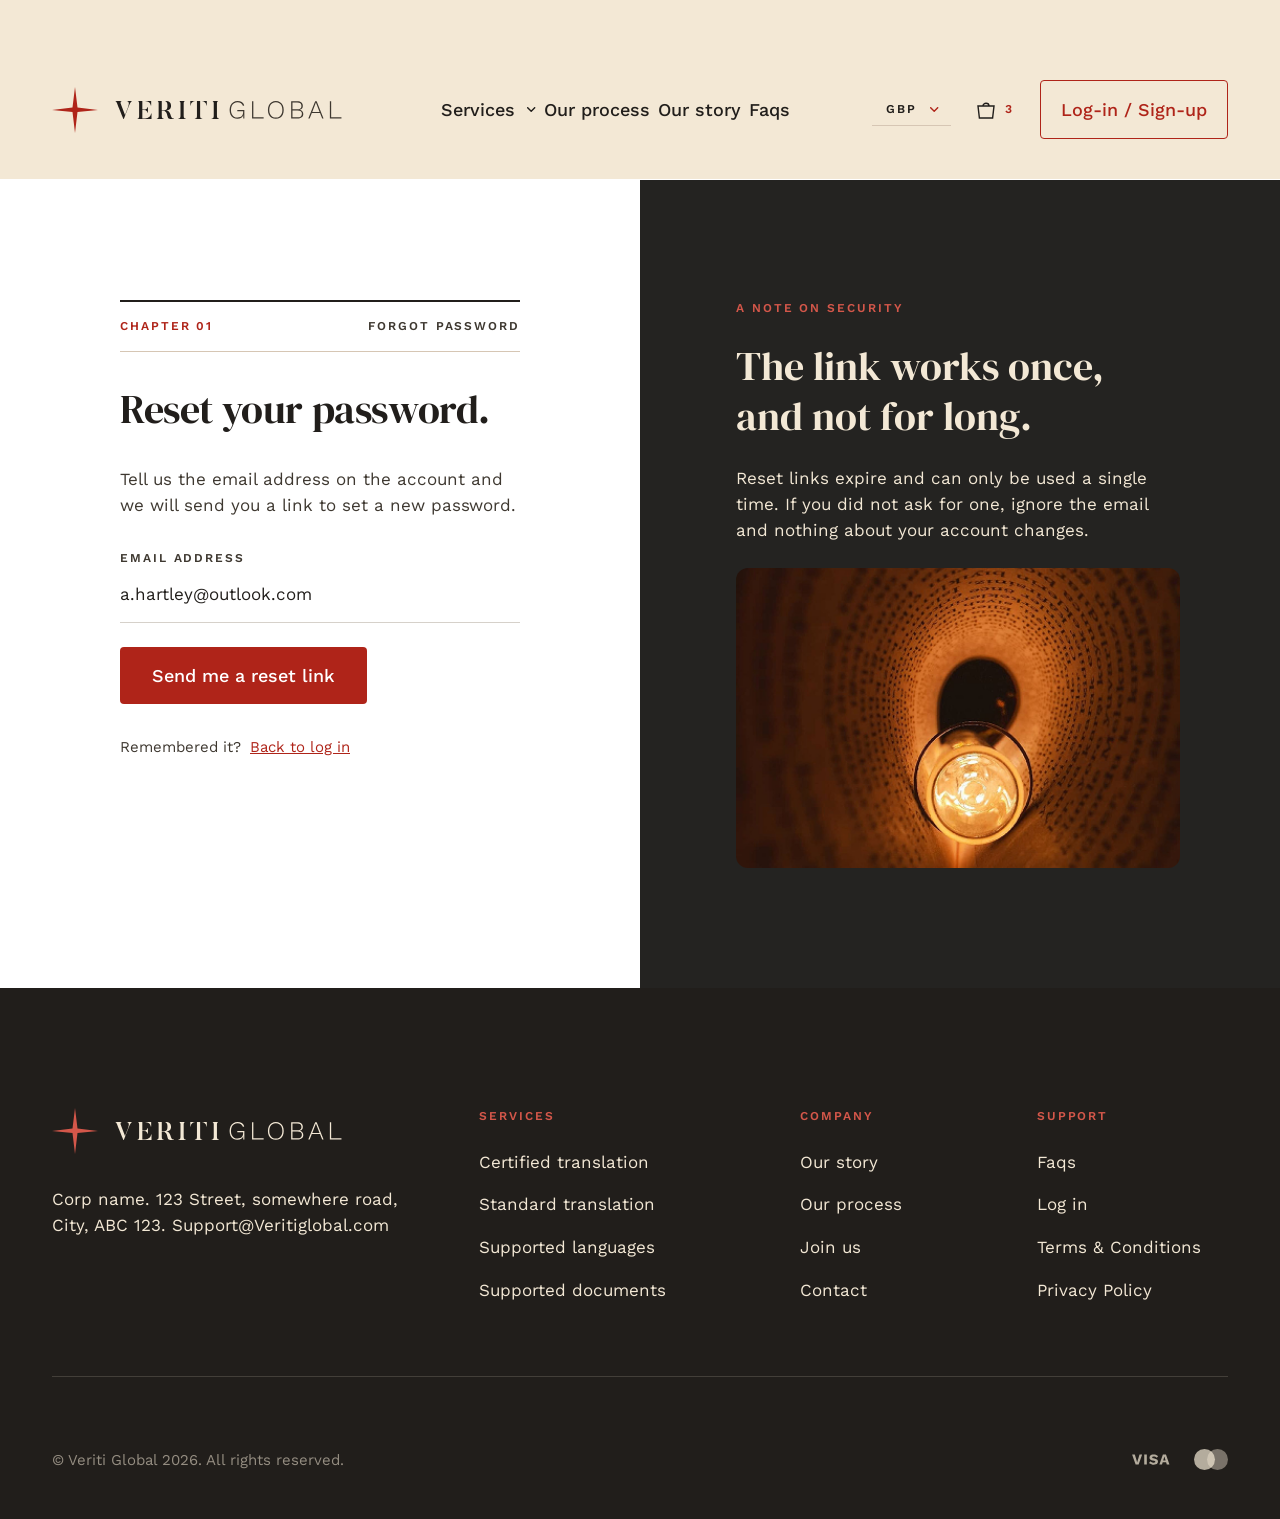
==== forgotpass.html @ d66e69a1 "medhansh" ====
<!doctype html>
<html lang="en">
  <head>
    <meta charset="UTF-8">
    <meta http-equiv="X-UA-Compatible" content="IE=edge">
    <meta name="viewport" content="width=device-width, initial-scale=1.0">
    <title>Veritiglobal</title>
    <link rel="icon" type="image/png" sizes="16x16" href="./img/tg-icon.svg">
    <link rel="stylesheet" href="css/mainBase.css">
  </head>
  <body>
  
  <div class="main-div">
    <header class="header-top fixed-top" id="header-top">
      <nav class="navbar navbar-expand-lg">
        <div class="container p-mo">
         <div class="logo-mo-div">
            <a class="navbar-brand" href="#">
              <img src="./img/m-logo.svg" alt="" class="img-fluid d-lg-none d-md-blocks d-block  brand-logo-mo" id="logo">
              <img src="./img/brand.svg" alt="" class="img-fluid d-lg-block d-md-none d-none  brand-logo">
            </a>
            <div class="cart-mo-top-btn">
              <div class="cart-mo-top">
                <a class="cart-dec" href="cart.php">
                  <img src="./img/cart.svg" class="img-fluid">
                  <div class="count-cart">3</div>
                </a>
              </div>
              <button class="navbar-toggler" type="button" data-bs-toggle="collapse" data-bs-target="#navbarSupportedContent" aria-controls="navbarSupportedContent" aria-expanded="false" aria-label="Toggle navigation">
                  <!-- <div class="hamburger hamburger--3dy">
                    <div class="hamburger-box">
                      <div class="hamburger-inner"></div>
                    </div>
                  </div> -->
                  <span class="navbar-toggler-icon" id="navbar-toggler-icon"></span>
              </button>
            </div>
          </div>
          <div class="collapse navbar-collapse" id="navbarSupportedContent">
            <ul class="navbar-nav navbar-nav-one m-auto">
              <li class="nav-item">
                <div class="dropdown services-drop">
                  <button class="nav-link btn-secondary dropdown-toggle" type="button" data-bs-toggle="dropdown" aria-expanded="false">
                    Services
                  </button>
                    <ul class="dropdown-menu">
                      <li>
                        <a class="dropdown-item" href="#">Certified translation</a>
                      </li>
                      <li>
                        <a class="dropdown-item" href="#">Standard translation</a>
                      </li>
                      <li>
                        <a class="dropdown-item" href="#">Supported languages</a>
                      </li>
                      <li>
                        <a class="dropdown-item" href="#">Supported documents</a>
                      </li>
                    </ul>
                </div>
              </li>
              <li class="nav-item">
                <a class="nav-link" href="aboutus.php">Our process</a>
              </li>
              <li class="nav-item">
                <a class="nav-link" href="contact_us.php">Our story</a>
              </li>
              <li class="nav-item">
                <a class="nav-link" href="contact_us.php">Faqs</a>
              </li>
            </ul>
            <div class="navbar-mo d-block d-lg-none d-md-block">
              <ul class="navbar-nav navbar-nav-two m-auto">
                  <li class="nav-item">
                    <a class="nav-link" href="aboutus.php">Join us</a>
                  </li>
                  <li class="nav-item">
                    <a class="nav-link" href="contact_us.php">Contact</a>
                  </li>
              </ul>
            </div>
            <div class="d-flex d-right-mo" role="search">
              <div class="nav-item dropdown d-currency-mo dropdown-toggle-cur">
                <h5 class="d-lg-none d-md-none d-block">CURRENCY</h5>
                <a class="nav-link dropdown-toggle" href="#" role="button" data-bs-toggle="dropdown" aria-expanded="false">
                 GBP 
                </a>
                <ul class="dropdown-menu">
                  <li class="">
                    <a class="dropdown-item active" href="#">
                        <span>USD</span>
                        <p>
                        US Doller
                      </p>
                    </a>
                    
                  </li>
                  <li>
                    <a class="dropdown-item" href="#">
                        <span>EUR</span>
                      <p>
                        Euro
                      </p>
                    </a>
                  </li>
                  <li>
                    <a class="dropdown-item " href="#">
                      <span>GBP</span>
                     <p>
                      Pound
                    </p>
                    </a>
                  </li>
                </ul>
              </div>
              <a class="nav-link cart-dec" href="cart.php">
                 <img src="./img/cart.svg" class="img-fluid ">
                 <div class="count-cart">3</div>
              </a>
              <a class="btn btn-login" href="signup.php">Log-in / Sign-up</a>
            </div>
          </div>
        </div>
      </nav>
   </header>
  
  <main class="reset-page">
    <section class="reset-left">

        <div class="reset-top">
            <span class="reset-chapter">CHAPTER 01</span>
            <span class="reset-label">FORGOT PASSWORD</span>
        </div>

        <h1>Reset your password.</h1>

        <p class="reset-intro">
            Tell us the email address on the account and we will send you a link to set a new password.
        </p>

        <form class="reset-form">

            <div class="reset-field">
                <label for="resetEmail">EMAIL ADDRESS</label>
                <input
                    type="email"
                    id="resetEmail"
                    value="a.hartley@outlook.com"
                >
            </div>

            <button type="submit" class="reset-button">
                Send me a reset link
            </button>

        </form>

        <p class="reset-login">
            Remembered it?
            <a href="#">Back to log in</a>
        </p>

    </section>

    <section class="reset-right">

        <div class="reset-right-content">

            <span class="reset-benefit-label">
                A NOTE ON SECURITY
            </span>

            <h2>
                The link works once,<br>
                and not for long.
            </h2>

            <p>
                Reset links expire and can only be used a single
                time. If you did not ask for one, ignore the email
                and nothing about your account changes.
            </p>

            <img
                src="img/reset password.png"
                alt="Security"
                class="reset-image"
            >

        </div>

    </section>
<div class="reset-success-overlay">
    <div class="reset-success-popup">

        <span class="reset-success-label">
            CHECK YOUR INBOX
        </span>

        <h2>
            The link is on its way.
        </h2>

        <p>
            We have sent a reset link to a.hartley@outlook.com.
            It works once and it expires, so use it while you are here.
        </p>

        <button type="button" class="reset-success-button">
            Back to log in
        </button>

    </div>
</div>

</main>

<footer class="footer">
    <div class="container p-mo">
        <div class="col-footer col-footer-one">
            <div class="row">
                <div class="col-lg-4 col-md-12 col-sm-12 col-12">
                    <div class="footer-logo">
                        <img src="./img/logo.svg" class="img-fluid footer-logo-img">
                        <div>
                            <p>
                                Corp name. 123 Street, somewhere road,
                                City, ABC 123. Support@Veritiglobal.com
                            </p>
                        </div>
                    </div>
                </div>
                <div class="col-lg-8 col-md-12 col-sm-12 col-12">
                    <div class="footer-link">
                        <div class="footer-menu-list">
                            <h6>Services</h6>
                            <ul>
                                <li>
                                    <a href="#">Certified translation</a>
                                </li>
                                <li>
                                    <a href="#">Standard translation</a>
                                </li>
                                <li>
                                    <a href="#">Supported languages</a>
                                </li>
                                <li>
                                    <a href="#">Supported documents</a>
                                </li>
                            </ul>
                        </div>
                        <div class="footer-menu-list">
                            <h6>COMPANY</h6>
                            <ul>
                                <li>
                                    <a href="#">Our story</a>
                                </li>
                                <li>
                                    <a href="#">Our process</a>
                                </li>
                                <li>
                                    <a href="#">Join us</a>
                                </li>
                                <li>
                                    <a href="#">Contact</a>
                                </li>
                            </ul>
                        </div>
                        <div class="footer-menu-list">
                            <h6>SUPPORT</h6>
                            <ul>
                                <li>
                                    <a href="#">Faqs</a>
                                </li>
                                <li>
                                    <a href="#">Log in</a>
                                </li>
                                <li>
                                    <a href="faqs.php">Terms & Conditions</a>
                                </li>
                                <li>
                                    <a href="faqs.php">Privacy Policy</a>
                                </li>
                            </ul>
                        </div>
                    </div>
                </div>
            </div>
        </div>
        <div class="col-footer col-footer-two">
            <div class="row footer-bottom m-0">
                <div class="col-lg-6 col-sm-12 col-12 col-md-6 p-0 order-lg-0 order-1">
                    <p>© Veriti Global 2026. All rights reserved.</p>
                </div>
                <div class="col-lg-6 col-sm-12 col-12 col-md-6 p-0">
                    <div>
                        <img src="./img/payment.svg" class="img-fluid">
                    </div>
                </div>
            </div>
        </div>
    </div>
</footer>
</div>
    <script src="uiframe/js/jquery.min.js"></script>
    <script src="uiframe/js/bootstrap.bundle.min.js"></script>
    <script src="uiframe/js/popper.min.js"></script>
    <script src="uiframe/js/slick.js"></script>
    <script src="uiframe/js/owl.carousel.js"></script>
    <script src="uiframe/js/swiper-bundle.min.js"></script>
    <script src="uiframe/js/flickity.pkgd.min.js"></script>   
    <script src="uiframe/js/aos.js"></script>
    <script src="./uiframe/js/home-js.js"></script>
    <script>
      $(document).ready(function () {
          $(".navbar-toggler").click(function () {
              $(this).toggleClass("is-active");
              $("header").toggleClass("header-is-active");

              let logo = $("#logo");
              if (logo.attr("src") === "./img/m-logo.svg") {
                  logo.attr("src", "./img/c-logo.svg");
              } else {
                  logo.attr("src", "./img/m-logo.svg");
              }
          });
      });
    </script>
    <script>
        const header = document.querySelector('header');
        window.addEventListener('scroll', () => {
            if (window.scrollY > 50) {
                header.classList.add('scrolled');
            } else {
                header.classList.remove('scrolled');
            }
        });
    </script>
     <script>
        const dropdownBtns = document.querySelectorAll(
            '.dropdown-toggle-cur, .dropdown-toggle-cart'
        );

        function updateOverlay() {
            const anyOpen =
                document.querySelector('.dropdown-menu.show') !== null;

            document.body.classList.toggle('dropdown-open', anyOpen);
        }

        dropdownBtns.forEach(btn => {
            btn.addEventListener('click', () => {
                setTimeout(updateOverlay, 50);
            });
        });

        document.addEventListener('click', () => {
            setTimeout(updateOverlay, 50);
        });
    </script>

    <script>
      AOS.init();
    </script>
</body>
</html>
---- css/mainBase.css ----
@import url('https://fonts.googleapis.com/css2?family=Work+Sans:ital,wght@0,100..900;1,100..900&display=swap');
@import url('https://fonts.googleapis.com/css2?family=DM+Serif+Display:ital@0;1&display=swap');


/* --------- External Library  CSS -------- */
@import url(../css/hamburgers.css);
@import url(/uiframe/css/bootstrap.min.css);
@import url(/uiframe/css/animate.min.css);
@import url(/uiframe/css/font-awesome.min.css);
@import url(/uiframe/css/aos.css);

/* --------- External Slider  CSS -------- */

@import url(../css/owl.carousel.min.css);
@import url(../css/owl.theme.default.css);
@import url(../css/swiper-bundle.min.css);
@import url(/uiframe/css/slick.css);
@import url(/uiframe/css/slick-theme.css);

/* --------- developer slider css -------- */

@import url(../css/dhiraj.css);
@import url(../css/dhirajresponsive.css);
@import url(../css/tstyle.css);
@import url(../css/sakch.css);
@import url(../css/sakdam.css);
@import url(../css/rstyle.css);
@import url(../css/diksha.css);
@import url(../css/medhnash.css);
@import url(../css/style.css);
@import url(../css/responsive.css);
@import url(../css/motion.css);
@import url(../css/preloader.css);
@import url(../css/tokens.css);

/* ------------font family ---------- */

@font-face {
  font-family: 'Satoshi';
  src: url('../fonts/Satoshi-Regular.otf') format('opentype');
}
@font-face {
  font-family: 'Satoshi Black';
  src: url('../fonts/Satoshi-Black.otf') format('opentype');
}
@font-face {
  font-family: 'Satoshi Bold';
  src: url('../fonts/Satoshi-Bold.otf') format('opentype');
}
@font-face {
  font-family: 'Satoshi Light';
  src: url('../fonts/Satoshi-Light.otf') format('opentype');
}
@font-face {
  font-family: 'Satoshi Medium';
  src: url('../fonts/Satoshi-Medium.otf') format('opentype');
}




@media (min-width: 576px){
  .container, .container-sm {
      max-width: 540px;
  }
}
@media (min-width: 768px){
  .container, .container-md, .container-sm {
      max-width: 750px;
  }
}
@media (min-width: 992px){
  .container, .container-lg, .container-md, .container-sm, .container-xl, .container-xxl {
      max-width: 970px;
  }
}
@media (min-width: 1080px){
  .container, .container-lg, .container-md, .container-sm, .container-xl, .container-xxl {
      max-width: 1030px;
  }
}
@media (min-width: 1100px){
  .container, .container-lg, .container-md, .container-sm, .container-xl, .container-xxl {
      max-width: 1100px;
  }
}
@media (min-width: 1200px){
  .container, .container-lg, .container-md, .container-sm, .container-xl, .container-xxl {
      max-width: 1200px;
  }
}
@media (min-width: 1400px){
  .container, .container-lg, .container-md, .container-sm, .container-xl, .container-xxl {
       max-width: 1420px;
  }
}
@media (min-width: 1500px){
  .container, .container-lg, .container-md, .container-sm, .container-xl, .container-xxl {
      max-width: 1440px;
  }
}
@media only screen and (min-width: 1600px) and (max-width: 1700px){
  .container, .container-lg, .container-md, .container-sm, .container-xl, .container-xxl {
      max-width: 1440px;
  }
}
@media only screen and (min-width: 1701px) and (max-width: 1800px){
  .container, .container-lg, .container-md, .container-sm, .container-xl, .container-xxl {
    max-width: 1440px;
  }
}
@media only screen and (min-width: 1801px) and (max-width: 1920px){
  .container, .container-lg, .container-md, .container-sm, .container-xl, .container-xxl {
     max-width: 1440px;
  }
}
@media only screen and (min-width: 1921px) and (max-width: 2880px){
  .container, .container-lg, .container-md, .container-sm, .container-xl, .container-xxl {
    max-width: 1440px;
  } 
}
.bg-image {
  object-fit: cover;
}
.bg-image {
  top: 0;
  left: 0;
  width: 100%;
  height: 100%;
  z-index: -1;
}
.bg-image:not([class*=absolute]) {
  position: absolute;
}
section {
  padding: 80px  0;
  position: relative;
  overflow: hidden;
  z-index: 1;
}
html {
  scroll-behavior: smooth;
}
html,body{
  overflow-x:hidden;
}
*{
  margin: 0;
  padding: 0;
  box-sizing: border-box;
}
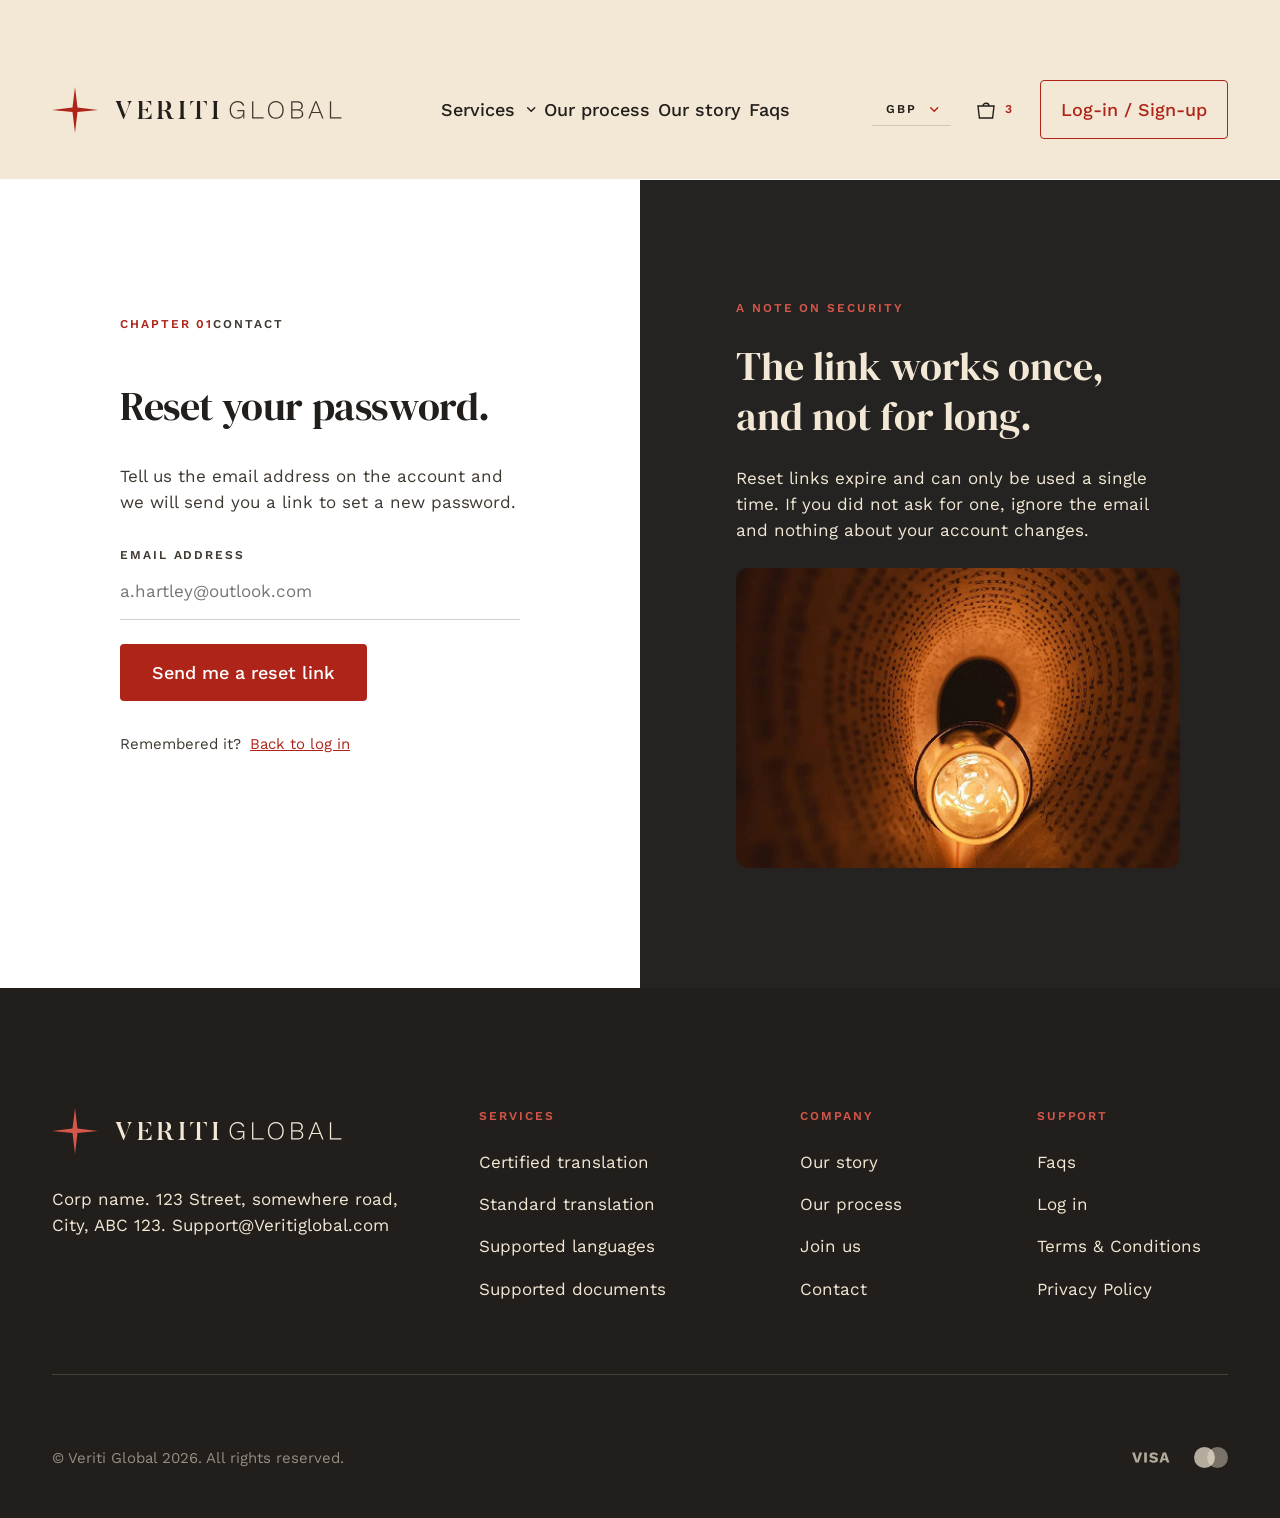
==== commit e883611d: "medhansh" ====
--- a/forgotpass.html
+++ b/forgotpass.html
@@ -125,16 +125,20 @@
    </header>
   
   <main class="reset-page">
-    <section class="reset-left">
-
-        <div class="reset-top">
-            <span class="reset-chapter">CHAPTER 01</span>
-            <span class="reset-label">FORGOT PASSWORD</span>
-        </div>
-
-        <h1>Reset your password.</h1>
-
-        <p class="reset-intro">
+    <section class="reset-left" data-reveal="write">
+
+        <div class="chapter" data-reveal="write">
+            <div class="rule rule--heavy"></div>
+            <div class="faq_s1top">
+                <p class="faq_s1topleft">CHAPTER 01</p>
+                <p class="faq_s1topright">CONTACT</p>
+            </div>
+            <div class="rule" style="--sd:120ms"></div>
+        </div>
+
+        <h1 data-write>Reset your password.</h1>
+
+        <p class="reset-intro" data-write="word">
             Tell us the email address on the account and we will send you a link to set a new password.
         </p>
 
@@ -142,11 +146,7 @@
 
             <div class="reset-field">
                 <label for="resetEmail">EMAIL ADDRESS</label>
-                <input
-                    type="email"
-                    id="resetEmail"
-                    value="a.hartley@outlook.com"
-                >
+                <input type="email" id="resetEmail" placeholder="a.hartley@outlook.com">
             </div>
 
             <button type="submit" class="reset-button">
@@ -157,7 +157,7 @@
 
         <p class="reset-login">
             Remembered it?
-            <a href="#">Back to log in</a>
+            <a href="login.html">Back to log in</a>
         </p>
 
     </section>
@@ -170,22 +170,18 @@
                 A NOTE ON SECURITY
             </span>
 
-            <h2>
+            <h2 data-write>
                 The link works once,<br>
                 and not for long.
             </h2>
 
-            <p>
+            <p data-write="word">
                 Reset links expire and can only be used a single
                 time. If you did not ask for one, ignore the email
                 and nothing about your account changes.
             </p>
 
-            <img
-                src="img/reset password.png"
-                alt="Security"
-                class="reset-image"
-            >
+            <img src="img/reset password.png" alt="Security" class="reset-image">
 
         </div>
 
@@ -206,7 +202,7 @@
             It works once and it expires, so use it while you are here.
         </p>
 
-        <button type="button" class="reset-success-button">
+        <button class="reset-success-button" href="login.html">
             Back to log in
         </button>
 
--- a/css/mainBase.css
+++ b/css/mainBase.css
@@ -17,7 +17,7 @@
 @import url(/uiframe/css/slick.css);
 @import url(/uiframe/css/slick-theme.css);
 
-/* --------- developer slider css -------- */
+/* --------- developer  css -------- */
 
 @import url(../css/dhiraj.css);
 @import url(../css/dhirajresponsive.css);
@@ -29,9 +29,6 @@
 @import url(../css/medhnash.css);
 @import url(../css/style.css);
 @import url(../css/responsive.css);
-@import url(../css/motion.css);
-@import url(../css/preloader.css);
-@import url(../css/tokens.css);
 
 /* ------------font family ---------- */
 
@@ -150,3 +147,38 @@
   box-sizing: border-box;
 }
 
+
+.border-top-2{
+  border-top: 2px solid #211E1B;
+}
+.border-bottom-2{
+  border-bottom: 2px solid #211E1B;
+}
+.border-bottom-deep{
+  border-bottom: 2px solid #D6C6B4;
+}
+.border-top-deep{
+  border-top: 2px solid #D6C6B4;
+}
+.tag-seal{
+  color: var(--brand-seal, #AF2419);
+  font-family: "Work Sans";
+  font-size: 12px;
+  font-style: normal;
+  font-weight: 600;
+  line-height: 140%; /* 16.8px */
+  letter-spacing: 1.92px;
+  text-transform: uppercase;
+  margin-bottom: 0px;
+}
+.tag-soft{
+  color: var(--brand-ink-soft, #3E3830);
+  font-family: "Work Sans";
+  font-size: 12px;
+  font-style: normal;
+  font-weight: 600;
+  line-height: 140%; /* 16.8px */
+  letter-spacing: 1.92px;
+  text-transform: uppercase;
+  margin-bottom: 0px;
+}
